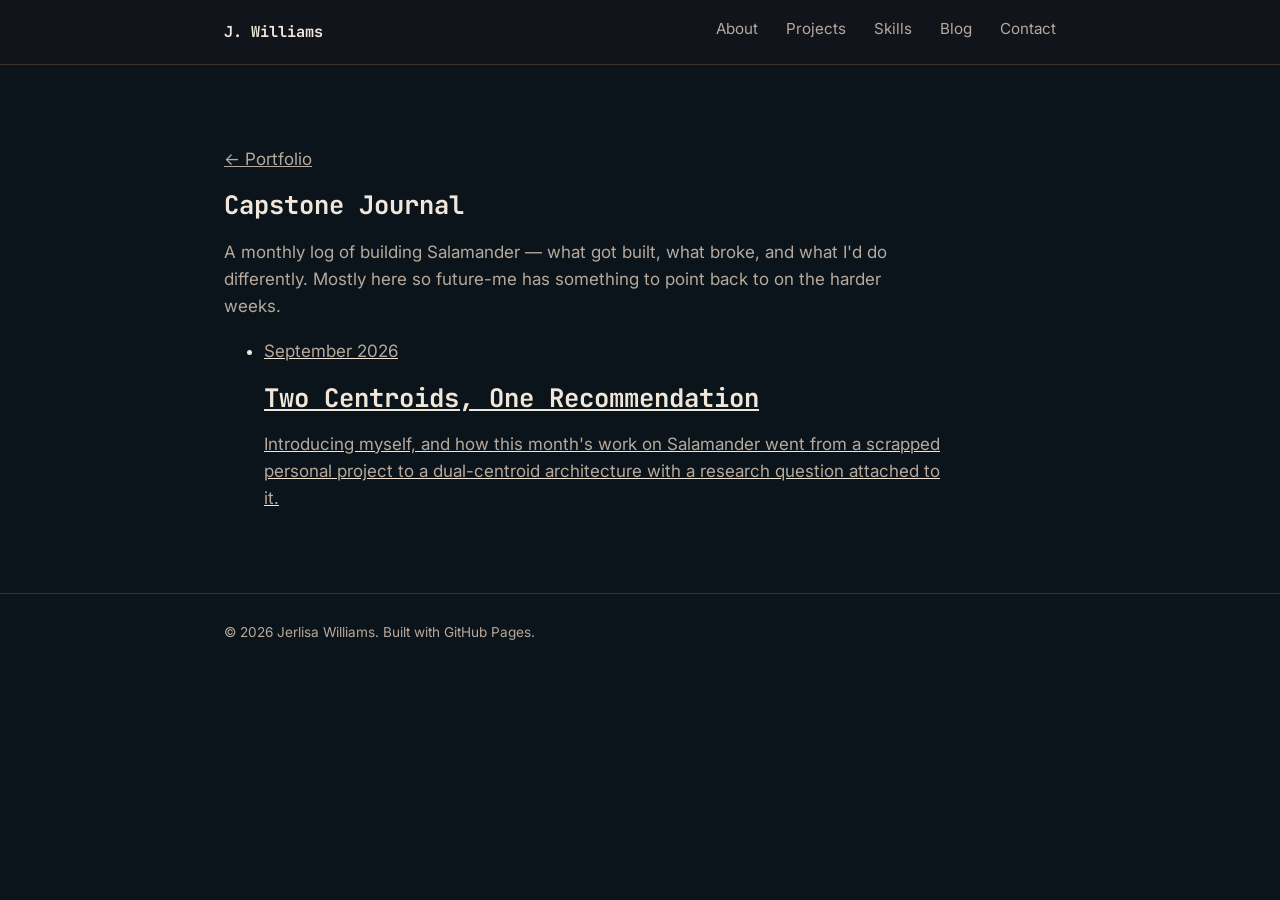
==== blog/index.html @ da596c68 "Added blog via upload" ====
<!DOCTYPE html>
<html lang="en">
<head>
  <meta charset="UTF-8" />
  <meta name="viewport" content="width=device-width, initial-scale=1.0, viewport-fit=cover" />
  <title>Blog — Jerlisa Williams</title>
  <meta name="description" content="Monthly capstone journal — building Salamander, a diversity-aware recommendation system." />
  <link rel="preconnect" href="https://fonts.googleapis.com">
  <link rel="preconnect" href="https://fonts.gstatic.com" crossorigin>
  <link href="https://fonts.googleapis.com/css2?family=JetBrains+Mono:wght@400;500;700&family=Inter:wght@400;500;600&display=swap" rel="stylesheet">
  <link rel="stylesheet" href="../css/styles.css" />
</head>
<body>

  <a class="skip-link" href="#main">Skip to content</a>

  <header class="site-header">
    <div class="wrap header-row">
      <a href="../index.html" class="wordmark">J. Williams</a>
      <nav class="site-nav" aria-label="Primary">
        <a href="../index.html#about">About</a>
        <a href="../index.html#projects">Projects</a>
        <a href="../index.html#skills">Skills</a>
        <a href="./">Blog</a>
        <a href="../index.html#contact">Contact</a>
      </nav>
    </div>
  </header>

  <main id="main">
    <section class="section">
      <div class="wrap">
        <p class="blog-crumb"><a href="../index.html">← Portfolio</a></p>
        <h1>Capstone Journal</h1>
        <p>
          A monthly log of building Salamander — what got built, what broke,
          and what I'd do differently. Mostly here so future-me has something
          to point back to on the harder weeks.
        </p>

        <ul class="post-list">
          <li>
            <a class="post-card" href="two-centroids-one-recommendation.html">
              <p class="post-date">September 2026</p>
              <h2>Two Centroids, One Recommendation</h2>
              <p>
                Introducing myself, and how this month's work on Salamander
                went from a scrapped personal project to a dual-centroid
                architecture with a research question attached to it.
              </p>
            </a>
          </li>
        </ul>
      </div>
    </section>
  </main>

  <footer class="site-footer">
    <div class="wrap">
      <p>&copy; <span id="year"></span> Jerlisa Williams. Built with GitHub Pages.</p>
    </div>
  </footer>

  <script src="../js/script.js"></script>
</body>
</html>
---- css/styles.css ----
/* ---------- Tokens ---------- */
:root {
  --bg: #0b141a;
  --surface: #152025;
  --surface-2: #241d1a;
  --border: #3a322d;
  --text: #f1e6da;
  --text-muted: #b7a99c;
  --brass: #c79777;
  --clay: #9a7057;

  --font-display: 'JetBrains Mono', ui-monospace, 'SF Mono', Consolas, monospace;
  --font-body: 'Inter', system-ui, -apple-system, sans-serif;

  --max-width: 880px;
  --radius: 6px;
}

* { box-sizing: border-box; }

html { scroll-behavior: smooth; }

@media (prefers-reduced-motion: reduce) {
  html { scroll-behavior: auto; }
  *, *::before, *::after {
    animation-duration: 0.01ms !important;
    animation-iteration-count: 1 !important;
    transition-duration: 0.01ms !important;
  }
}

body {
  margin: 0;
  background: var(--bg);
  color: var(--text);
  font-family: var(--font-body);
  font-size: 17px;
  line-height: 1.6;
  -webkit-font-smoothing: antialiased;
}

.wrap {
  max-width: var(--max-width);
  margin: 0 auto;
  padding: 0 24px;
}

h1, h2, h3, h4 {
  font-family: var(--font-display);
  font-weight: 700;
  line-height: 1.25;
  margin: 0 0 0.5em;
}

h2 { font-size: 1.6rem; }
h3 { font-size: 1.15rem; }
h4 { font-size: 1rem; margin-bottom: 0.35em; }

p { color: var(--text-muted); max-width: 62ch; }

a { color: inherit; }

.skip-link {
  position: absolute;
  left: -9999px;
  top: 0;
  background: var(--brass);
  color: #0b141a;
  padding: 10px 16px;
  z-index: 100;
  border-radius: var(--radius);
}
.skip-link:focus {
  left: 16px;
  top: 16px;
}

a:focus-visible,
button:focus-visible {
  outline: 2px solid var(--brass);
  outline-offset: 3px;
}

/* ---------- Header ---------- */
.site-header {
  position: sticky;
  top: 0;
  z-index: 10;
  background: rgba(18, 20, 28, 0.9);
  backdrop-filter: blur(8px);
  border-bottom: 1px solid var(--border);
}

.header-row {
  display: flex;
  align-items: center;
  justify-content: space-between;
  height: 64px;
}

.wordmark {
  font-family: var(--font-display);
  font-weight: 700;
  text-decoration: none;
  font-size: 0.95rem;
}

.site-nav {
  display: flex;
  gap: 28px;
}

.site-nav a {
  text-decoration: none;
  color: var(--text-muted);
  font-size: 0.95rem;
  padding-bottom: 4px;
  border-bottom: 2px solid transparent;
  transition: color 0.15s ease, border-color 0.15s ease;
}

.site-nav a:hover,
.site-nav a:focus-visible {
  color: var(--text);
  border-bottom-color: var(--brass);
}

/* ---------- Hero ---------- */
.hero {
  padding: 88px 0 72px;
  border-bottom: 1px solid var(--border);
}

.hero-grid {
  display: grid;
  grid-template-columns: 1.1fr 1fr;
  gap: 56px;
  align-items: center;
}

.hero-kicker {
  font-family: var(--font-display);
  color: var(--clay);
  font-size: 0.95rem;
  margin: 0 0 12px;
}

.hero h1 {
  font-size: clamp(2.1rem, 5vw, 3rem);
  margin-bottom: 18px;
}

.hero-lede {
  font-size: 1.05rem;
  max-width: 46ch;
}

.hero-actions {
  display: flex;
  gap: 14px;
  margin-top: 28px;
  flex-wrap: wrap;
}

.btn {
  display: inline-block;
  text-decoration: none;
  font-family: var(--font-body);
  font-weight: 600;
  font-size: 0.95rem;
  padding: 11px 20px;
  border-radius: var(--radius);
  transition: transform 0.15s ease, background 0.15s ease, border-color 0.15s ease;
}

.btn-primary {
  background: var(--brass);
  color: #0b141a;
}
.btn-primary:hover { transform: translateY(-1px); }

.btn-ghost {
  border: 1px solid var(--border);
  color: var(--text);
}
.btn-ghost:hover {
  border-color: var(--clay);
}

/* Terminal */
.hero-terminal {
  background: var(--surface);
  border: 1px solid var(--border);
  border-radius: var(--radius);
  overflow: hidden;
}

.terminal-bar {
  display: flex;
  align-items: center;
  gap: 6px;
  padding: 10px 14px;
  background: var(--surface-2);
  border-bottom: 1px solid var(--border);
}

.dot {
  width: 10px;
  height: 10px;
  border-radius: 50%;
  background: var(--border);
}

.terminal-title {
  margin-left: 8px;
  font-family: var(--font-display);
  font-size: 0.8rem;
  color: var(--text-muted);
}

.terminal-body {
  margin: 0;
  padding: 18px 16px 22px;
  font-family: var(--font-display);
  font-size: 0.85rem;
  min-height: 200px;
  color: var(--text);
  white-space: pre-wrap;
  word-break: break-word;
}

.terminal-body .prompt { color: var(--clay); }
.terminal-body .metric { color: var(--brass); }

.cursor {
  display: inline-block;
  width: 8px;
  height: 1em;
  background: var(--brass);
  vertical-align: -2px;
  animation: blink 1s step-end infinite;
}

@keyframes blink {
  50% { opacity: 0; }
}

/* ---------- Sections ---------- */
.section {
  padding: 64px 0;
  border-bottom: 1px solid var(--border);
}

.section-alt {
  background: var(--surface);
}

.about-grid p { margin-bottom: 1em; }

/* ---------- Projects ---------- */
.project-eyebrow {
  font-family: var(--font-display);
  font-size: 0.8rem;
  color: var(--clay);
  margin: 0 0 6px;
}

.project-featured {
  border-left: 3px solid var(--brass);
  padding: 4px 0 4px 22px;
  margin-bottom: 40px;
}

.project-featured p {
  max-width: 68ch;
}

.projects-subhead {
  margin-top: 48px;
  color: var(--text-muted);
  font-size: 1rem;
  text-transform: none;
}

.project-list {
  list-style: none;
  margin: 20px 0 0;
  padding: 0;
}

.project-item {
  border-left: 3px solid var(--border);
  padding: 4px 0 4px 22px;
  margin-bottom: 26px;
}

.project-item p {
  margin: 0;
  max-width: 68ch;
}

.tag-list {
  list-style: none;
  display: flex;
  flex-wrap: wrap;
  gap: 8px;
  padding: 0;
  margin: 14px 0 0;
}

.tag-list li {
  font-family: var(--font-display);
  font-size: 0.78rem;
  color: var(--clay);
  border: 1px solid var(--border);
  border-radius: 4px;
  padding: 4px 9px;
}

/* ---------- Skills ---------- */
.skills-grid {
  display: grid;
  grid-template-columns: repeat(3, 1fr);
  gap: 32px;
  margin-top: 12px;
}

.skill-group h3 {
  color: var(--text);
}

/* ---------- Contact ---------- */
.contact-grid {
  display: grid;
  grid-template-columns: 1.2fr 1fr;
  gap: 40px;
  align-items: start;
}

.contact-links {
  display: flex;
  flex-direction: column;
  gap: 12px;
  align-items: flex-start;
}

/* ---------- Footer ---------- */
.site-footer {
  padding: 28px 0 40px;
}

.site-footer p {
  font-size: 0.85rem;
  margin: 0;
}

/* ---------- Responsive ---------- */
@media (max-width: 760px) {
  .hero-grid,
  .contact-grid {
    grid-template-columns: 1fr;
  }
  .skills-grid {
    grid-template-columns: 1fr;
  }
  .site-nav {
    gap: 16px;
  }
  .hero {
    padding: 56px 0 48px;
  }
}
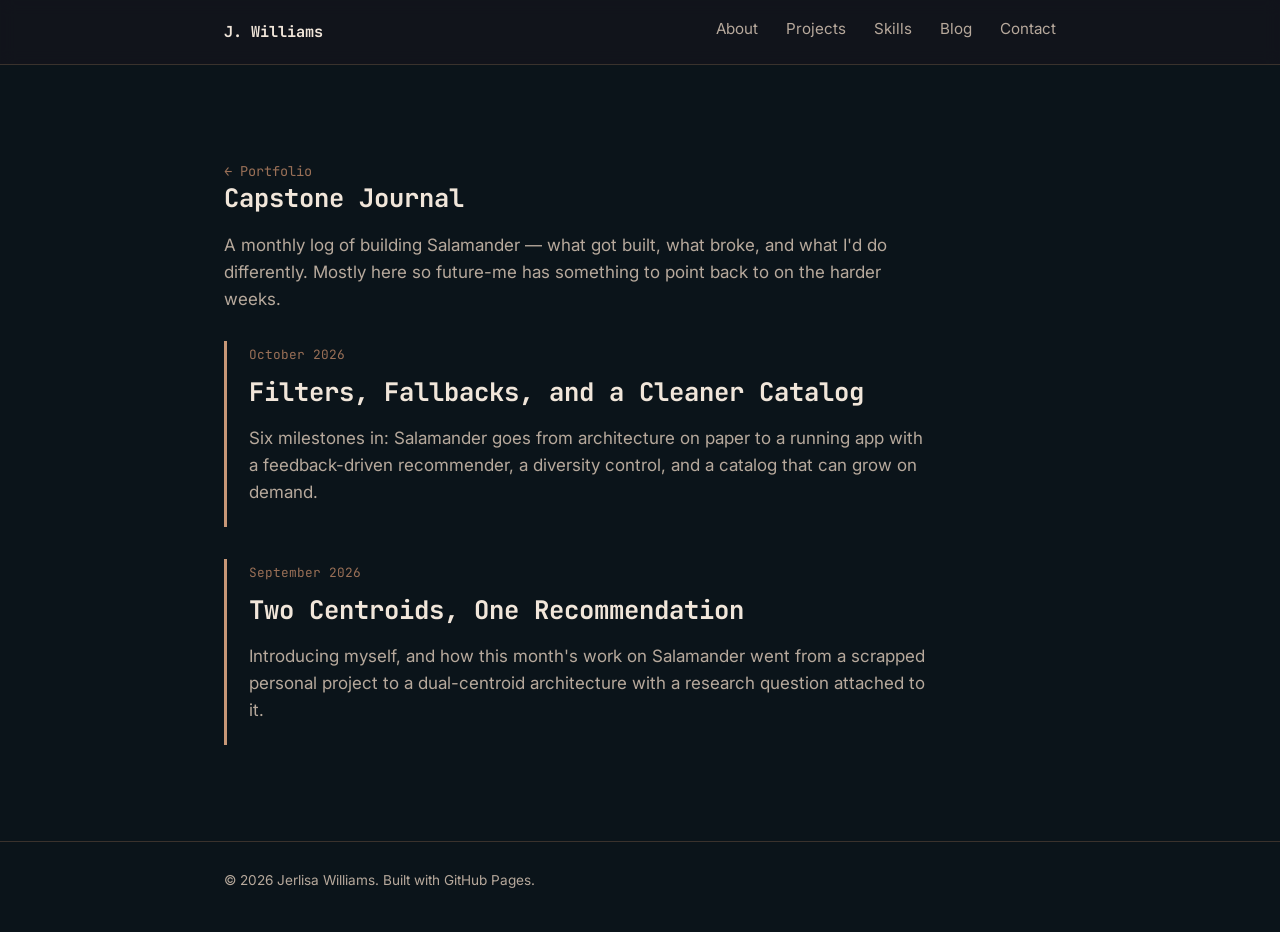
==== commit d909e35a: "Add blog post link: Filters, Fallbacks, and a Cleaner Catalog Added a new blog post about filters an" ====
--- a/blog/index.html
+++ b/blog/index.html
@@ -40,6 +40,17 @@
 
         <ul class="post-list">
           <li>
+            <a class="post-card" href="filters-fallbacks-and-a-cleaner-catalog.html">
+              <p class="post-date">October 2026</p>
+              <h2>Filters, Fallbacks, and a Cleaner Catalog</h2>
+              <p>
+                Six milestones in: Salamander goes from architecture on paper
+                to a running app with a feedback-driven recommender, a
+                diversity control, and a catalog that can grow on demand.
+              </p>
+            </a>
+          </li>
+          <li>
             <a class="post-card" href="two-centroids-one-recommendation.html">
               <p class="post-date">September 2026</p>
               <h2>Two Centroids, One Recommendation</h2>
--- a/css/styles.css
+++ b/css/styles.css
@@ -354,7 +354,97 @@
   margin: 0;
 }
 
-/* ---------- Responsive ---------- */
+/* ---------- Blog ---------- */
+.blog-crumb {
+  font-family: var(--font-display);
+  font-size: 0.85rem;
+  color: var(--text-muted);
+  margin: 32px 0 0;
+}
+.blog-crumb a {
+  color: var(--clay);
+  text-decoration: none;
+}
+.blog-crumb a:hover { text-decoration: underline; }
+
+.post-list {
+  list-style: none;
+  margin: 28px 0 0;
+  padding: 0;
+}
+
+.post-card {
+  display: block;
+  text-decoration: none;
+  color: inherit;
+  border-left: 3px solid var(--brass);
+  padding: 4px 0 4px 22px;
+  margin-bottom: 32px;
+}
+
+.post-card h2 {
+  margin-bottom: 6px;
+}
+
+.post-date {
+  font-family: var(--font-display);
+  font-size: 0.8rem;
+  color: var(--clay);
+  margin: 0 0 10px;
+}
+
+.post-hero {
+  margin: 36px 0 8px;
+}
+
+.post-meta {
+  font-family: var(--font-display);
+  font-size: 0.85rem;
+  color: var(--text-muted);
+  margin: 0 0 36px;
+}
+
+.post-body h2 {
+  margin-top: 44px;
+}
+
+.post-body p {
+  max-width: 68ch;
+}
+
+.diagram-card {
+  background: var(--surface);
+  border: 1px solid var(--border);
+  border-radius: var(--radius);
+  padding: 20px;
+  margin: 24px 0 32px;
+}
+
+.diagram-caption {
+  font-family: var(--font-display);
+  font-size: 0.8rem;
+  color: var(--text-muted);
+  margin: 12px 0 0;
+}
+
+.retro-grid {
+  display: grid;
+  grid-template-columns: 1fr 1fr;
+  gap: 28px;
+  margin: 20px 0 32px;
+}
+
+.retro-grid h3 {
+  color: var(--clay);
+  font-size: 1rem;
+}
+
+@media (max-width: 760px) {
+  .retro-grid {
+    grid-template-columns: 1fr;
+  }
+}
+
 @media (max-width: 760px) {
   .hero-grid,
   .contact-grid {
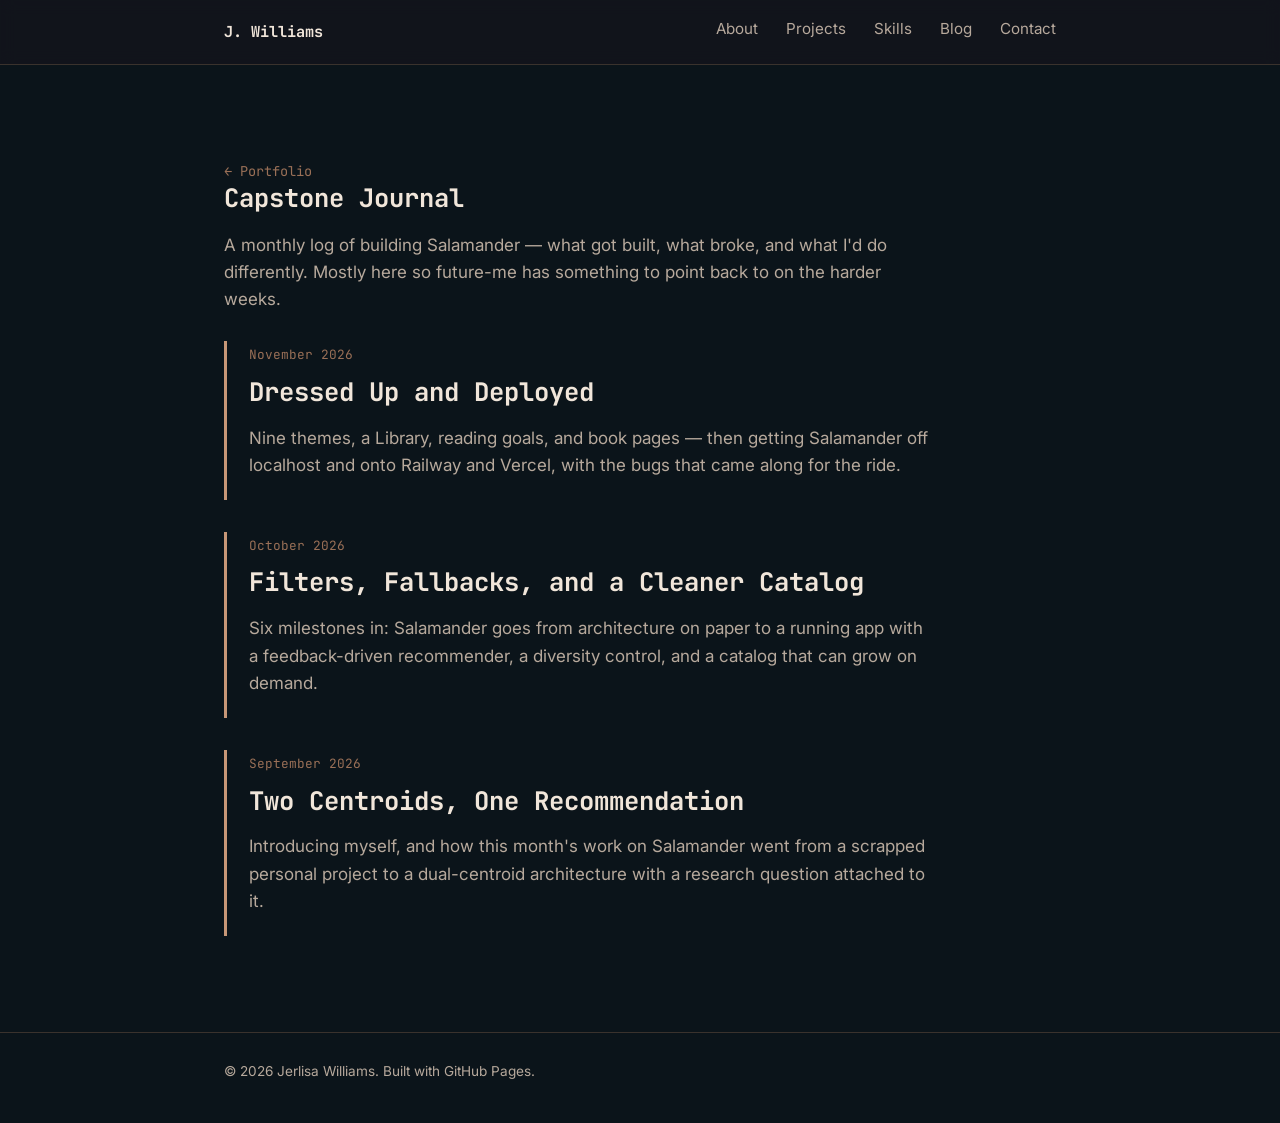
==== commit a6dcd3f1: "Add new blog post 'Dressed Up and Deployed' for November Added a new blog post titled 'Dressed Up an" ====
--- a/blog/index.html
+++ b/blog/index.html
@@ -40,6 +40,17 @@
 
         <ul class="post-list">
           <li>
+            <a class="post-card" href="dressed-up-and-deployed.html">
+              <p class="post-date">November 2026</p>
+              <h2>Dressed Up and Deployed</h2>
+              <p>
+                Nine themes, a Library, reading goals, and book pages — then
+                getting Salamander off localhost and onto Railway and Vercel,
+                with the bugs that came along for the ride.
+              </p>
+            </a>
+          </li>
+          <li>
             <a class="post-card" href="filters-fallbacks-and-a-cleaner-catalog.html">
               <p class="post-date">October 2026</p>
               <h2>Filters, Fallbacks, and a Cleaner Catalog</h2>
